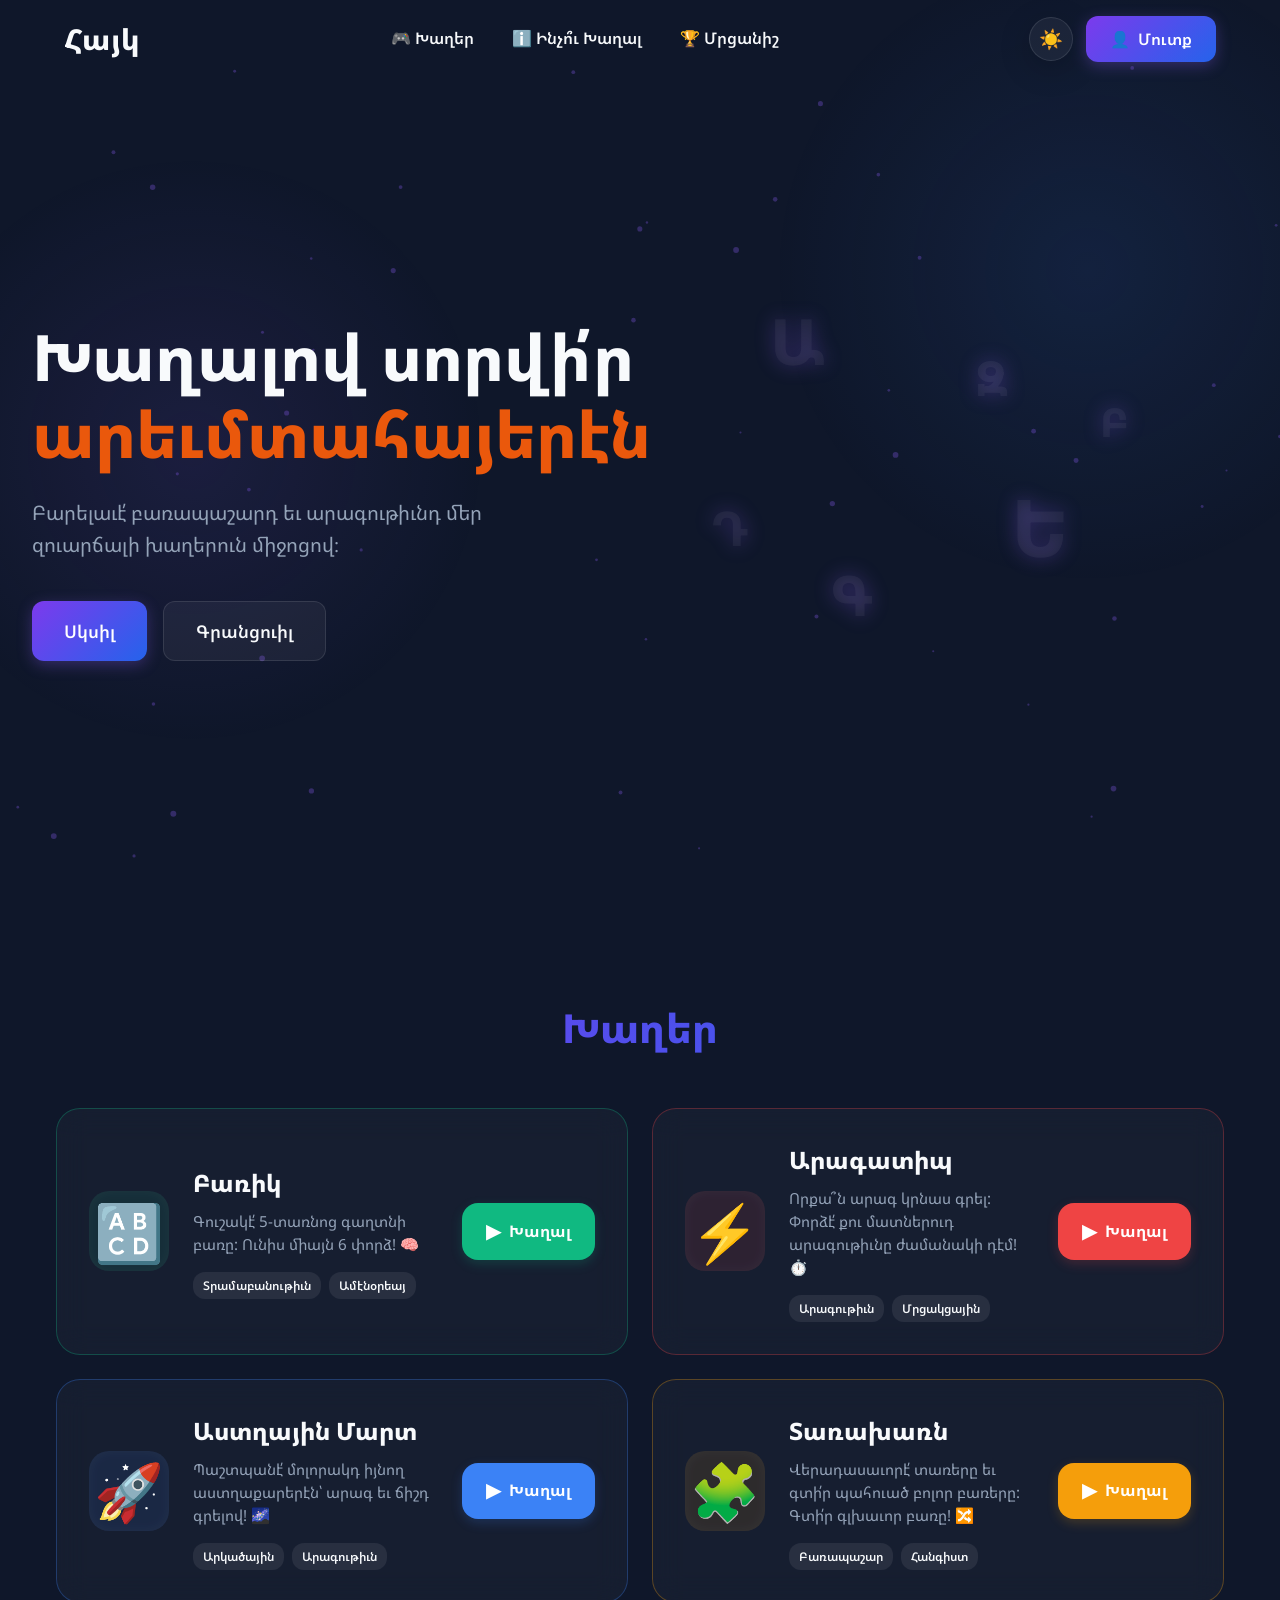
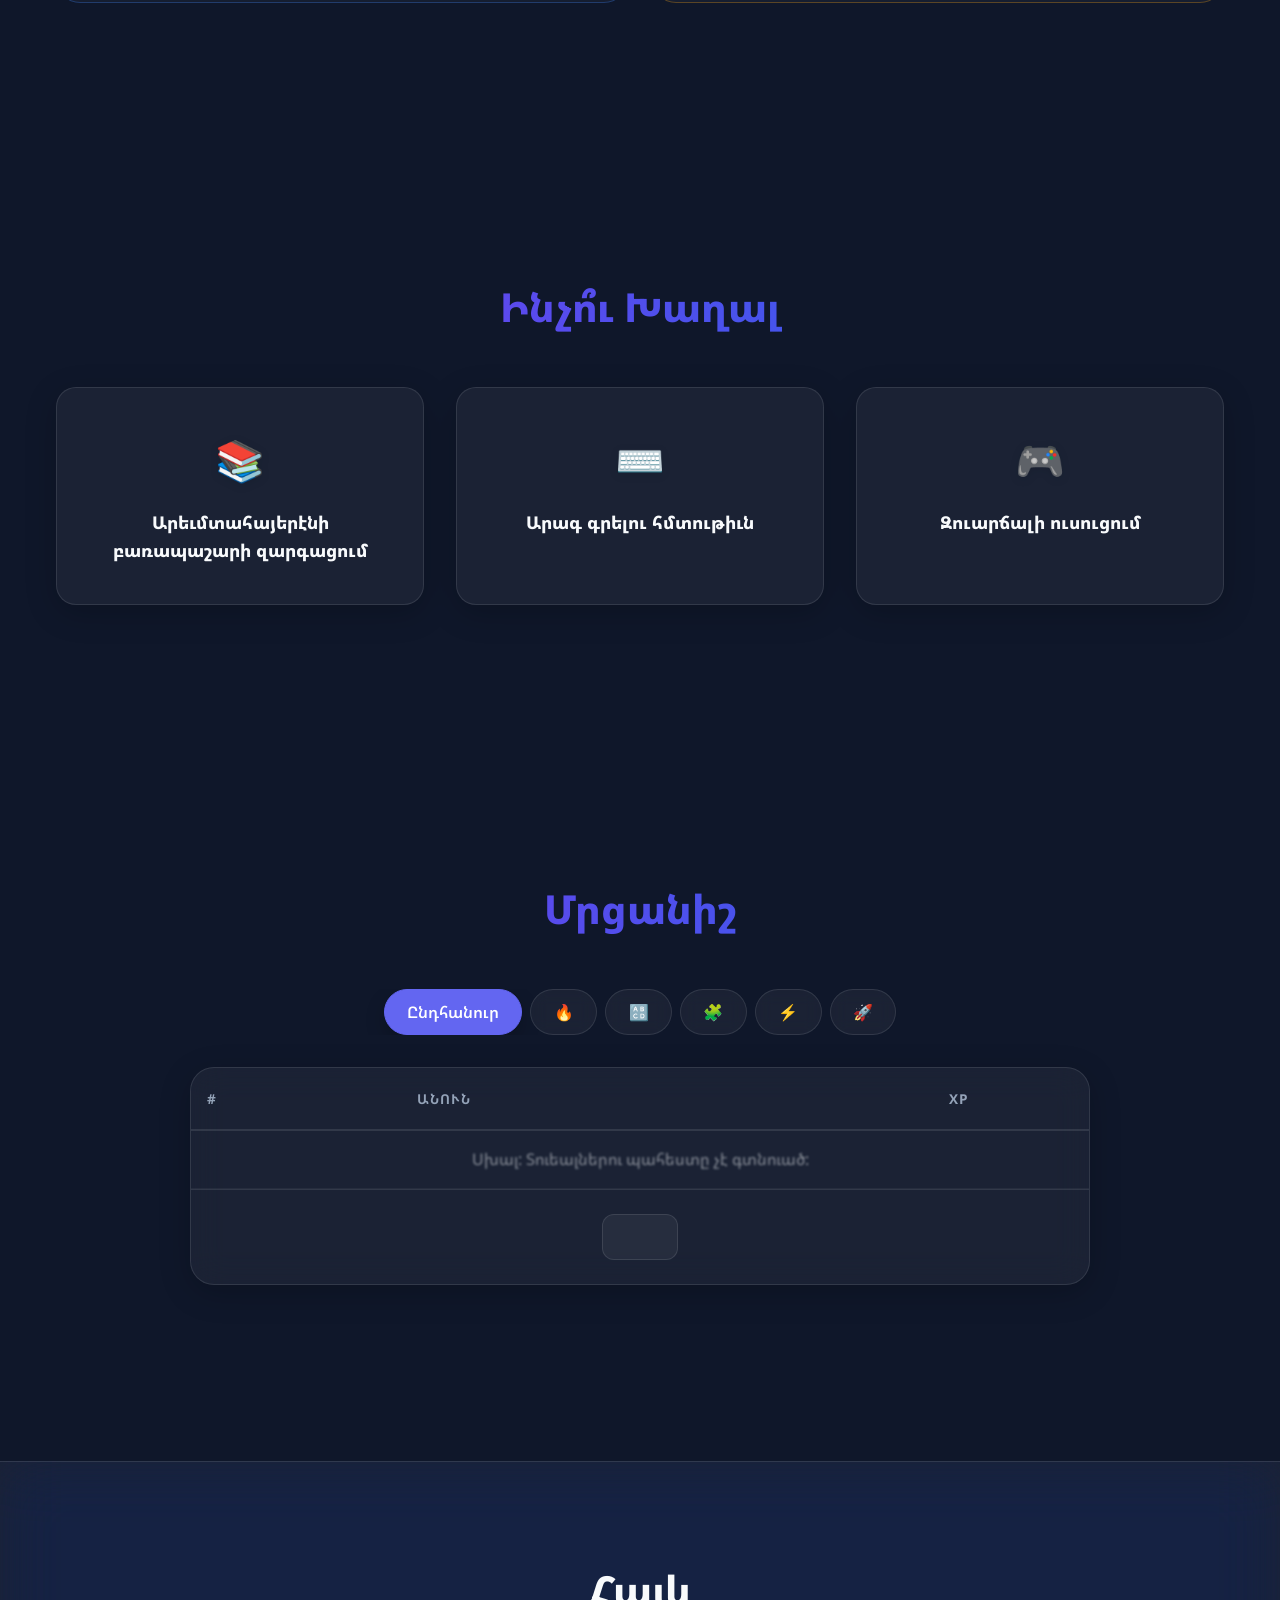
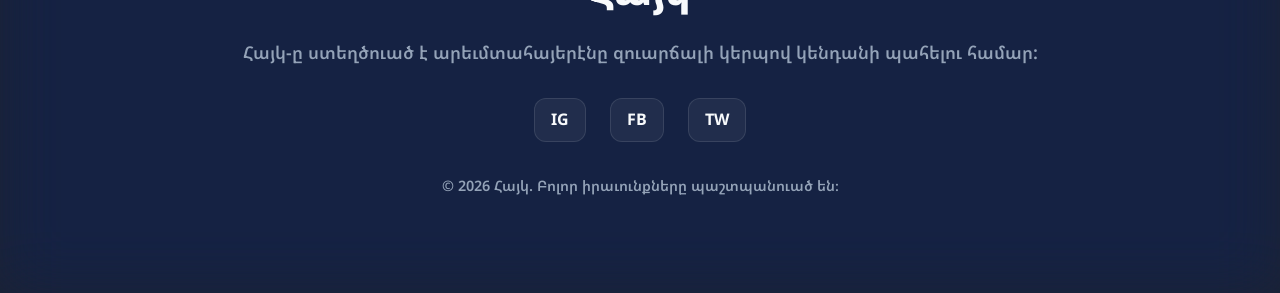
==== index.html @ 9ab887df "Add files via upload" ====
<!DOCTYPE html>
<html lang="hy">

<head>
    <meta charset="UTF-8">
    <meta name="viewport" content="width=device-width, initial-scale=1.0, maximum-scale=1.0, user-scalable=no">
    <title>Հայկ | Խաղալով սորվի՛ր արեւմտահայերէն</title>
    <!-- Fonts -->
    <link href="https://fonts.googleapis.com/css2?family=Noto+Sans+Armenian:wght@300;400;600;800&display=swap"
        rel="stylesheet">
    <link rel="stylesheet" href="css/style.css">
    <!-- Supabase -->
    <script src="https://cdn.jsdelivr.net/npm/@supabase/supabase-js@2"></script>
    <script>
        // Failsafe: hide loader after 3 seconds if JS fails
        setTimeout(() => {
            const loader = document.getElementById('loader');
            if (loader && !loader.classList.contains('hidden')) {
                loader.classList.add('hidden');
                console.log('Loader hidden by failsafe');
            }
        }, 3000);
    </script>
</head>

<body class="dark-mode">
    <!-- Loading Overlay -->
    <div id="loader" class="loader-overlay">
        <div class="loader-spinner"></div>
    </div>

    <!-- Particles container -->
    <div id="particles-js"></div>

    <!-- Navbar -->
    <nav class="navbar">
        <div class="nav-container">
            <a href="#" class="logo">Հայկ</a>
            <div class="nav-links">
                <a href="#games" title="Խաղեր"><span class="nav-icon">🎮</span> <span class="nav-text">Խաղեր</span></a>
                <a href="#about" id="nav-dashboard-link" title="Մեր մասին"><span class="nav-icon">ℹ️</span> <span
                        class="nav-text">Ինչո՞ւ Խաղալ</span></a>
                <a href="#leaderboard" title="Մրցանիշ"><span class="nav-icon">🏆</span> <span
                        class="nav-text">Մրցանիշ</span></a>
            </div>
            <div class="nav-actions">
                <button id="dark-mode-toggle" class="icon-btn" aria-label="Toggle Dark Mode">☀️</button>
                <button id="auth-btn" class="btn-primary auth-btn-icon"><span class="auth-icon">👤</span> <span
                        class="auth-text">Մուտք</span></button>
                <button class="mobile-menu-btn" aria-label="Menu">☰</button>
            </div>
        </div>
    </nav>

    <!-- Hero Section -->
    <header id="hero" class="hero">
        <div class="hero-content">
            <h1 class="hero-title">Խաղալով սորվի՛ր<br><span>արեւմտահայերէն</span></h1>
            <p class="hero-subtitle">Բարելաւէ՛ բառապաշարդ եւ արագութիւնդ մեր զուարճալի խաղերուն միջոցով։</p>
            <div class="hero-buttons">
                <a href="#games" class="btn-primary large">Սկսիլ</a>
                <button id="hero-signup-btn" class="btn-secondary large">Գրանցուիլ</button>
            </div>
        </div>
        <div class="hero-visual">
            <div class="floating-letters">
                <span>Ա</span><span>Բ</span><span>Գ</span><span>Դ</span><span>Ե</span><span>Զ</span>
            </div>
        </div>
    </header>

    <!-- Games Section -->
    <section id="games" class="section games-section">
        <h2 class="section-title">Խաղեր</h2>
        <div class="playful-games-grid">

            <!-- Game Card 1: Wordle -->
            <div class="app-card wordle-card">
                <div class="app-card-icon">🔠</div>
                <div class="app-card-info">
                    <h3>Բառիկ</h3>
                    <p>Գուշակէ՛ 5-տառնոց գաղտնի բառը: Ունիս միայն 6 փորձ! 🧠</p>
                    <div class="app-card-tags">
                        <span class="tag">Տրամաբանութիւն</span>
                        <span class="tag">Ամէնօրեայ</span>
                    </div>
                </div>
                <a href="wordle.html" class="play-action-btn">
                    <span class="play-arrow">▶</span> <span class="btn-text">Խաղալ</span>
                </a>
            </div>

            <!-- Game Card 2: Typing -->
            <div class="app-card typing-card">
                <div class="app-card-icon">⚡</div>
                <div class="app-card-info">
                    <h3>Արագատիպ</h3>
                    <p>Որքա՞ն արագ կրնաս գրել: Փորձէ՛ քու մատներուդ արագութիւնը ժամանակի դէմ! ⏱️</p>
                    <div class="app-card-tags">
                        <span class="tag">Արագութիւն</span>
                        <span class="tag">Մրցակցային</span>
                    </div>
                </div>
                <a href="typing-game.html" class="play-action-btn">
                    <span class="play-arrow">▶</span> <span class="btn-text">Խաղալ</span>
                </a>
            </div>

            <!-- Game Card 3: Space -->
            <div class="app-card space-card">
                <div class="app-card-icon">🚀</div>
                <div class="app-card-info">
                    <h3>Աստղային Մարտ</h3>
                    <p>Պաշտպանէ՛ մոլորակդ իյնող աստղաքարերէն՝ արագ եւ ճիշդ գրելով! 🌌</p>
                    <div class="app-card-tags">
                        <span class="tag">Արկածային</span>
                        <span class="tag">Արագութիւն</span>
                    </div>
                </div>
                <a href="ztype-game.html" class="play-action-btn">
                    <span class="play-arrow">▶</span> <span class="btn-text">Խաղալ</span>
                </a>
            </div>

            <!-- Game Card 4: Unscramble -->
            <div class="app-card bee-card">
                <div class="app-card-icon">🧩</div>
                <div class="app-card-info">
                    <h3>Տառախառն</h3>
                    <p>Վերադասաւորէ՛ տառերը եւ գտի՛ր պահուած բոլոր բառերը: Գտի՛ր գլխաւոր բառը! 🔀</p>
                    <div class="app-card-tags">
                        <span class="tag">Բառապաշար</span>
                        <span class="tag">Հանգիստ</span>
                    </div>
                </div>
                <a href="spelling-bee.html" class="play-action-btn">
                    <span class="play-arrow">▶</span> <span class="btn-text">Խաղալ</span>
                </a>
            </div>

        </div>
    </section>

    <!-- Personal Dashboard (Shown when logged in) -->
    <section id="personal-dashboard" class="section personal-dashboard-section" style="display: none;">
        <h2 class="section-title">Արդիւնքներդ</h2>
        <div class="dashboard-grid playful-grid">

            <!-- Rank & XP Card -->
            <div class="dash-card xp-card playful-card glow-card">
                <div class="card-badge">🎯 Նպատակակէտ</div>
                <div class="rank-display">
                    <div class="rank-icon-wrapper" id="dash-rank-icon">🟤</div>
                    <div class="rank-info">
                        <h3 id="dash-rank-name">Պրոնզ Գ</h3>
                        <div class="xp-value"><span id="dash-xp">0</span> <span class="xp-label">XP</span></div>
                    </div>
                </div>
                <div class="next-milestone playful-milestone" id="dash-milestone">
                    <div class="milestone-header">
                        <small id="dash-next-text">Յաջորդ: 1000 XP</small>
                    </div>
                    <div class="milestone-bar playful-bar">
                        <div class="milestone-fill candy-stripe" style="width: 0%;"></div>
                    </div>
                </div>
            </div>

            <!-- Streak Card -->
            <div class="dash-card streak-card playful-card bounce-hover">
                <div class="streak-header-playful">
                    <div class="fire-icon-large">🔥</div>
                    <div class="streak-details">
                        <h3>Օրական Շարք</h3>
                        <div class="streak-number-playful"><span id="dash-streak">0</span> Օր</div>
                    </div>
                </div>
                <div class="streak-calendar playful-calendar" id="dash-calendar">
                    <!-- Days will be generated by JS -->
                </div>
                <p class="dash-hint bubble-hint">Պահպանէ՛ շարքդ ամէն օր խաղալով:</p>
            </div>

        </div>
    </section>

    <!-- Why Play Section (Shown when logged out) -->
    <section id="about" class="section why-play-section">
        <h2 class="section-title">Ինչո՞ւ Խաղալ</h2>
        <div class="benefits-grid">
            <div class="benefit-card">
                <div class="b-icon">📚</div>
                <h4>Արեւմտահայերէնի բառապաշարի զարգացում</h4>
            </div>
            <div class="benefit-card">
                <div class="b-icon">⌨️</div>
                <h4>Արագ գրելու հմտութիւն</h4>
            </div>
            <div class="benefit-card">
                <div class="b-icon">🎮</div>
                <h4>Զուարճալի ուսուցում</h4>
            </div>
        </div>
    </section>

    <!-- Leaderboard -->
    <section id="leaderboard" class="section leaderboard-section">
        <h2 class="section-title">Մրցանիշ</h2>

        <div class="leaderboard-filters">
            <button class="filter-btn active" data-game="total">Ընդհանուր</button>
            <button class="filter-btn" data-game="streak" title="Շարք">🔥</button>
            <button class="filter-btn" data-game="wordle" title="Բառիկ">🔠</button>
            <button class="filter-btn" data-game="bee" title="Տառախառն">🧩</button>
            <button class="filter-btn" data-game="typing" title="Արագատիպ">⚡</button>
            <button class="filter-btn" data-game="ztype" title="Աստղային Մարտ">🚀</button>
        </div>

        <div class="leaderboard-container glass-panel">
            <table class="leaderboard-table">
                <thead>
                    <tr>
                        <th>#</th>
                        <th>Անուն</th>
                        <th id="leaderboard-value-header" style="text-align: center;">XP</th>
                    </tr>
                </thead>
                <tbody id="leaderboard-body">
                    <!-- Dynamic rows will be inserted here -->
                    <tr>
                        <td colspan="3" style="text-align: center;">
                            <div class="dots-loader"><span></span><span></span><span></span></div>
                        </td>
                    </tr>
                </tbody>
            </table>
            <div class="leaderboard-footer" style="gap: 1rem;">
                <button id="show-all-leaderboard" class="btn-secondary small">Տեսնել աւելին</button>
                <button id="collapse-leaderboard" class="btn-secondary small" style="display: none;"
                    title="Փակել">🔼</button>
            </div>
        </div>
    </section>

    <!-- Footer -->
    <footer>
        <div class="footer-content">
            <div class="footer-logo">Հայկ</div>
            <p>Հայկ-ը ստեղծուած է արեւմտահայերէնը զուարճալի կերպով կենդանի պահելու համար:</p>
            <div class="social-links">
                <a href="#">IG</a>
                <a href="#">FB</a>
                <a href="#">TW</a>
            </div>
            <div class="copyright">© 2026 Հայկ. Բոլոր իրաւունքները պաշտպանուած են։</div>
        </div>
    </footer>

    <!-- Auth Modal -->
    <div id="auth-modal" class="modal">
        <div class="modal-content glass-panel">
            <button class="close-modal" aria-label="Close Modal">&times;</button>
            <div class="auth-tabs">
                <button class="auth-tab active" data-tab="login">Մուտք</button>
                <button class="auth-tab" data-tab="signup">Գրանցուիլ</button>
            </div>

            <!-- Login Form -->
            <form id="login-form" class="auth-form active">
                <div class="form-group">
                    <label for="login-email">Ել-նամակ</label>
                    <input type="email" id="login-email" required>
                </div>
                <div class="form-group">
                    <label for="login-password">Գաղտնաբառ</label>
                    <input type="password" id="login-password" required>
                </div>
                <button type="submit" class="btn-primary w-100">Մուտք</button>
                
                <div class="auth-divider"><span>կամ</span></div>
                
                <button type="button" class="btn-google w-100" id="google-login-btn">
                    <img src="https://www.google.com/favicon.ico" alt="Google"> Շարունակել Google-ով
                </button>
                
                <div class="form-error" id="login-error"></div>
            </form>

            <!-- Signup Form -->
            <form id="signup-form" class="auth-form">
                <div class="form-group">
                    <label for="signup-name">Անուն</label>
                    <input type="text" id="signup-name" required pattern="^[ \u0530-\u058F]+$"
                        title="Խնդրեմ գրեցէ՛ք միայն հայերէն տառերով">
                </div>
                <div class="form-group">
                    <label for="signup-email">Ել-նամակ</label>
                    <input type="email" id="signup-email" required>
                </div>
                <div class="form-group">
                    <label for="signup-password">Գաղտնաբառ (նուազագոյնը 6 գիր)</label>
                    <input type="password" id="signup-password" required minlength="6">
                </div>
                <button type="submit" class="btn-primary w-100">Գրանցուիլ</button>
                
                <div class="auth-divider"><span>կամ</span></div>
                
                <button type="button" class="btn-google w-100" id="google-signup-btn">
                    <img src="https://www.google.com/favicon.ico" alt="Google"> Շարունակել Google-ով
                </button>
                
                <div class="form-error" id="signup-error"></div>
            </form>

            <!-- Verification Form (Hidden by default) -->
            <div id="verify-section" class="auth-form">
                <h3 style="margin-bottom: 1rem; text-align: center;">Հաստատել ել-նամակը</h3>
                <p style="font-size: 0.9rem; color: var(--text-muted); margin-bottom: 1.5rem; text-align: center;">
                    Մենք ձեր հաստատման թիւը ղրկեցինք ձեր ել-նամակին:
                </p>
                <div class="form-group">
                    <label for="verify-code">Հաստատման թիւ</label>
                    <input type="text" id="verify-code" placeholder="12345678" maxlength="8"
                        style="text-align: center; letter-spacing: 5px; font-size: 1.2rem;" required>
                </div>
                <button id="verify-btn" class="btn-primary w-100">Հաստատել</button>
                <div class="form-error" id="verify-error"></div>
                <button id="back-to-signup"
                    style="background: none; border: none; color: var(--primary); margin-top: 1rem; cursor: pointer; width: 100%; font-weight: 600;">Յետ
                    դէպի գրանցում</button>
            </div>
        </div>
    </div>

    <!-- Name Prompt Modal (For Google users/Missing Armenian name) - NON-SKIPPABLE -->
    <div id="name-prompt-modal" class="modal" data-noskip="true">
        <div class="modal-content glass-panel" style="max-width: 450px;">
            <h2 style="text-align: center; margin-bottom: 1rem;">Բարի եկաք</h2>
            <p style="text-align: center; margin-bottom: 2rem; color: var(--text-muted);">Խնդրեմ գրեցէ՛ք ձեր անունը <strong>հայերէն տառերով</strong> շարունակելու համար:</p>
            
            <form id="name-prompt-form">
                <div class="form-group">
                    <label for="prompt-full-name">Ձեր Անունը</label>
                    <input type="text" id="prompt-full-name" required placeholder="Անուն" pattern="^[ \u0530-\u058F]+$" title="Խնդրեմ գրեցէ՛ք միայն հայերէն տառերով">
                </div>
                <button type="submit" class="btn-primary w-100" style="padding: 1rem;">Հաստատել</button>
            </form>
        </div>
    </div>

    <!-- Toast Notification Container -->
    <div id="toast-container"></div>

    <script src="js/api.js"></script>
    <script src="js/app.js"></script>
</body>

</html>
---- css/style.css ----
/* css/style.css */
@import url('https://fonts.googleapis.com/css2?family=Noto+Sans+Armenian:wght@300;400;600;800&family=Outfit:wght@400;600;700;800&display=swap');

:root {
    /* Light Mode (Default variables if not dark mode) */
    --bg-darker: #f8fafc;
    --text-light: #0f172a;
    --text-muted: #475569;
    --primary: #7c3aed;
    --secondary: #2563eb;
    --accent: #ea580c;

    --glass-bg: rgba(255, 255, 255, 0.5);
    --glass-border: rgba(255, 255, 255, 0.7);
    --glass-shadow: 0 8px 32px 0 rgba(31, 38, 135, 0.1);

    --font-main: 'Noto Sans Armenian', 'Outfit', sans-serif;
}

body.dark-mode {
    /* Dark Mode variables */
    --bg-darker: #0f172a;
    --text-light: #f8fafc;
    --text-muted: #94a3b8;

    --glass-bg: rgba(255, 255, 255, 0.05);
    --glass-border: rgba(255, 255, 255, 0.1);
    --glass-shadow: 0 8px 32px 0 rgba(0, 0, 0, 0.2);
}

* {
    margin: 0;
    padding: 0;
    box-sizing: border-box;
    -webkit-tap-highlight-color: transparent;
}

html {
    scroll-behavior: smooth;
}

body {
    font-family: var(--font-main);
    background-color: var(--bg-darker);
    color: var(--text-light);
    line-height: 1.6;
    overflow-x: hidden;
    transition: background-color 0.3s ease, color 0.3s ease;
}

/* Background effects */
body::before {
    content: '';
    position: fixed;
    top: 0;
    left: 0;
    width: 100%;
    height: 100%;
    background: radial-gradient(circle at 15% 50%, rgba(139, 92, 246, 0.15), transparent 30%),
        radial-gradient(circle at 85% 30%, rgba(59, 130, 246, 0.15), transparent 30%);
    z-index: -2;
    pointer-events: none;
}

body.dark-mode::before {
    background: radial-gradient(circle at 15% 50%, rgba(139, 92, 246, 0.1), transparent 25%),
        radial-gradient(circle at 85% 30%, rgba(59, 130, 246, 0.1), transparent 25%);
}

/* Particles Canvas */
#particles-canvas {
    position: fixed;
    top: 0;
    left: 0;
    width: 100%;
    height: 100%;
    z-index: -1;
    pointer-events: none;
}

/* Loading Animation */
.loader-overlay {
    position: fixed;
    top: 0;
    left: 0;
    width: 100%;
    height: 100%;
    background: var(--bg-darker);
    display: flex;
    justify-content: center;
    align-items: center;
    z-index: 9999;
    transition: opacity 0.5s ease;
}

.loader-spinner {
    width: 50px;
    height: 50px;
    border: 5px solid rgba(139, 92, 246, 0.3);
    border-top-color: var(--primary);
    border-radius: 50%;
    animation: spin 1s linear infinite;
}

@keyframes spin {
    to {
        transform: rotate(360deg);
    }
}

.loader-overlay.hidden {
    opacity: 0;
    pointer-events: none;
}

/* Utilities */
.glass-panel {
    background: var(--glass-bg);
    backdrop-filter: blur(12px);
    -webkit-backdrop-filter: blur(12px);
    border: 1px solid var(--glass-border);
    border-radius: 20px;
    box-shadow: var(--glass-shadow);
}

.w-100 {
    width: 100%;
}

/* Typography */
h1,
h2,
h3,
h4 {
    font-weight: 800;
}

.section-title {
    text-align: center;
    font-size: 2.5rem;
    margin-bottom: 3rem;
    background: linear-gradient(to right, var(--primary), var(--secondary));
    -webkit-background-clip: text;
    -webkit-text-fill-color: transparent;
}

/* Buttons */
button,
.btn-primary,
.btn-secondary {
    font-family: var(--font-main);
    cursor: pointer;
    border: none;
    border-radius: 12px;
    padding: 0.75rem 1.5rem;
    font-size: 1rem;
    font-weight: 600;
    transition: all 0.3s ease;
    text-decoration: none;
    display: inline-block;
    text-align: center;
}

.btn-primary {
    background: linear-gradient(135deg, var(--primary), var(--secondary));
    color: white;
    box-shadow: 0 4px 15px rgba(139, 92, 246, 0.3);
}

.btn-primary:hover,
.btn-primary:focus {
    transform: translateY(-2px);
    box-shadow: 0 6px 20px rgba(139, 92, 246, 0.5);
    outline: none;
}

.btn-secondary {
    background: var(--glass-bg);
    color: var(--text-light);
    border: 1px solid var(--glass-border);
}

.btn-secondary:hover,
.btn-secondary:focus {
    background: rgba(139, 92, 246, 0.1);
    outline: none;
}

.btn-primary.large,
.btn-secondary.large {
    padding: 1rem 2rem;
    font-size: 1.1rem;
}

/* Navbar */
.navbar {
    position: fixed;
    top: 0;
    width: 100%;
    z-index: 1000;
    transition: padding 0.3s ease, border-color 0.3s ease, box-shadow 0.3s ease;
    padding: 1rem 0;
    background: transparent;
    border-bottom: 1px solid transparent;
}

.navbar::before {
    content: '';
    position: absolute;
    top: 0;
    left: 0;
    width: 100%;
    height: 100%;
    background: var(--glass-bg);
    backdrop-filter: blur(16px);
    -webkit-backdrop-filter: blur(16px);
    z-index: -1;
    opacity: 0;
    transition: opacity 0.3s ease;
    pointer-events: none;
}

.navbar.scrolled {
    border-bottom: 1px solid var(--glass-border);
    box-shadow: var(--glass-shadow);
}

.navbar.scrolled::before {
    opacity: 1;
}

.nav-container {
    max-width: 1200px;
    margin: 0 auto;
    padding: 0 1.5rem;
    display: flex;
    justify-content: space-between;
    align-items: center;
}

.logo {
    font-size: 1.8rem;
    font-weight: 800;
    color: var(--text-light);
    text-decoration: none;
    letter-spacing: 1px;
}

.nav-links {
    display: flex;
    align-items: center;
}

.nav-links a {
    color: var(--text-light);
    text-decoration: none;
    margin: 0 1.2rem;
    font-weight: 600;
    transition: color 0.3s;
}

@media (hover: hover) {
    .nav-links a:hover {
        color: var(--primary);
    }
}

.nav-links a.active {
    color: var(--primary);
}

.nav-links a:focus {
    outline: none;
}

.nav-actions {
    display: flex;
    align-items: center;
    gap: 0.8rem;
}

.welcome-text {
    font-weight: 600;
    color: var(--text-light);
    margin-right: 0.5rem;
    display: none;
}

.icon-btn {
    background: var(--glass-bg);
    border: 1px solid var(--glass-border);
    color: var(--text-light);
    width: 44px;
    height: 44px;
    padding: 0;
    display: flex;
    justify-content: center;
    align-items: center;
    font-size: 1.2rem;
    line-height: 1;
    border-radius: 50%;
    box-shadow: var(--glass-shadow);
    box-sizing: border-box;
}

.icon-btn:hover,
.icon-btn:focus {
    transform: scale(1.1);
    outline: none;
}

.auth-btn-icon {
    display: flex;
    align-items: center;
    gap: 0.5rem;
}

.nav-icon,
.auth-icon {
    font-style: normal;
}

.mobile-menu-btn {
    display: none;
    font-size: 1.5rem;
    cursor: pointer;
    background: transparent;
    color: var(--text-light);
    border: none;
    padding: 0 0.5rem;
}

/* --- Personal Dashboard Additions --- */
.playful-grid {
    display: grid;
    grid-template-columns: repeat(auto-fit, minmax(280px, 1fr));
    gap: 4rem;
    margin-bottom: 4rem;
}

.playful-card {
    background: rgba(255, 255, 255, 0.03);
    backdrop-filter: blur(15px);
    border: 1px solid rgba(255, 255, 255, 0.1);
    border-radius: 24px;
    position: relative;
    overflow: hidden;
    padding: 2rem;
    display: flex;
    flex-direction: column;
    justify-content: center;
    transition: transform 0.3s cubic-bezier(0.175, 0.885, 0.32, 1.275), box-shadow 0.3s ease;
}

.playful-card:hover {
    transform: translateY(-5px);
}

.glow-card:hover {
    box-shadow: 0 15px 30px rgba(139, 92, 246, 0.2);
    border-color: rgba(139, 92, 246, 0.3);
}

.bounce-hover:hover {
    box-shadow: 0 15px 30px rgba(239, 68, 68, 0.2);
    border-color: rgba(239, 68, 68, 0.3);
}

.card-badge {
    position: absolute;
    top: 15px;
    right: 15px;
    background: rgba(139, 92, 246, 0.2);
    color: #e2e8f0;
    padding: 4px 12px;
    border-radius: 20px;
    font-size: 0.75rem;
    font-weight: 700;
    letter-spacing: 0.5px;
}

.rank-display {
    display: flex;
    align-items: center;
    gap: 1.5rem;
    margin: 1.5rem 0;
    text-align: left;
}

.rank-icon-wrapper {
    font-size: 3.5rem;
    width: 80px;
    height: 80px;
    display: flex;
    align-items: center;
    justify-content: center;
    background: rgba(255, 255, 255, 0.05);
    border: 1px solid rgba(255, 255, 255, 0.1);
    border-radius: 20px;
    box-shadow: inset 0 0 20px rgba(255, 255, 255, 0.05);
    animation: float 3s ease-in-out infinite;
}

@keyframes float {

    0%,
    100% {
        transform: translateY(0);
    }

    50% {
        transform: translateY(-10px);
    }
}

.rank-info h3 {
    margin: 0;
    font-size: 1.5rem;
    color: var(--text-light);
    margin-bottom: 5px;
}

.xp-value {
    margin: 0;
    font-size: 2.2rem;
    line-height: 1;
    font-weight: 800;
    color: var(--primary);
    text-shadow: 0 0 20px rgba(139, 92, 246, 0.4);
}

.xp-label {
    font-size: 1rem;
    opacity: 0.7;
    font-weight: 600;
}

.playful-milestone {
    background: rgba(255, 255, 255, 0.03);
    border: 1px solid rgba(255, 255, 255, 0.05);
    padding: 1.2rem;
    border-radius: 16px;
    text-align: left;
    margin-top: auto;
}

.milestone-header {
    display: flex;
    justify-content: space-between;
    align-items: center;
    margin-bottom: 8px;
    font-weight: 600;
}

.progress-text {
    color: var(--text-light);
    font-size: 0.85rem;
}

.playful-bar {
    height: 12px;
    border-radius: 6px;
    background: rgba(255, 255, 255, 0.05);
    box-shadow: inset 0 2px 4px rgba(0, 0, 0, 0.2);
    overflow: hidden;
}

.candy-stripe {
    height: 100%;
    border-radius: 6px;
    background-image: linear-gradient(45deg,
            rgba(255, 255, 255, 0.15) 25%,
            transparent 25%,
            transparent 50%,
            rgba(255, 255, 255, 0.15) 50%,
            rgba(255, 255, 255, 0.15) 75%,
            transparent 75%,
            transparent);
    background-size: 20px 20px;
    animation: stripe-move 1s linear infinite;
    transition: width 1s ease-out, background-color 0.5s ease;
}

@keyframes stripe-move {
    0% {
        background-position: 0 0, 0 0;
    }

    100% {
        background-position: 20px 0, 0 0;
    }
}

.streak-header-playful {
    display: flex;
    align-items: center;
    gap: 1.5rem;
    margin-bottom: 2rem;
    text-align: left;
}

.fire-icon-large {
    font-size: 4rem;
    animation: fire-flicker 2s infinite alternate;
}

@keyframes fire-flicker {
    0% {
        transform: scale(1) rotate(-5deg);
        filter: drop-shadow(0 0 10px rgba(239, 68, 68, 0.5));
    }

    100% {
        transform: scale(1.1) rotate(5deg);
        filter: drop-shadow(0 0 20px rgba(239, 68, 68, 0.8));
    }
}

.streak-details h3 {
    margin: 0;
    color: var(--text-muted);
    font-size: 1rem;
    text-transform: uppercase;
    letter-spacing: 1px;
}

.streak-number-playful {
    font-size: 1.2rem;
    font-weight: 800;
    color: hsl(0, 80%, 60%);
    line-height: 1;
    text-shadow: 0 0 15px rgba(239, 68, 68, 0.3);
}

.streak-number-playful span {
    font-size: 3rem;
}

.streak-alert {
    animation: alert-pulse 2s infinite ease-in-out;
    border: 1px solid rgba(239, 68, 68, 0.5);
}

@keyframes alert-pulse {
    0% {
        box-shadow: 0 0 0 0 rgba(239, 68, 68, 0.4);
    }

    70% {
        box-shadow: 0 0 0 15px rgba(239, 68, 68, 0);
    }

    100% {
        box-shadow: 0 0 0 0 rgba(239, 68, 68, 0);
    }
}

.playful-calendar {
    display: flex;
    justify-content: space-between;
    gap: 8px;
    background: transparent;
    padding: 0;
    margin-bottom: 1.5rem;
}

.playful-calendar .cal-day {
    width: 35px;
    height: 35px;
    display: flex;
    align-items: center;
    justify-content: center;
    border-radius: 12px;
    font-weight: 800;
    font-size: 0.8rem;
    color: var(--text-muted);
    border: 2px solid rgba(255, 255, 255, 0.05);
    background: rgba(255, 255, 255, 0.05);
    transition: all 0.3s ease;
}

.playful-calendar .cal-day.active {
    background: linear-gradient(135deg, #f59e0b, #ea580c);
    color: white;
    border-color: transparent;
    transform: scale(1.1);
    box-shadow: 0 0 10px rgba(234, 88, 12, 0.4);
}

.playful-calendar .cal-day.stale {
    background: linear-gradient(135deg, #ef4444, #991b1b);
    color: white;
    border-color: transparent;
    transform: scale(1.05);
    box-shadow: 0 0 8px rgba(239, 68, 68, 0.3);
}

/* Removed Rank Up Achievement Animation to index.css */

/* --- Why Play Section --- */
/* Hero Section */
.hero {
    min-height: 100vh;
    display: flex;
    align-items: center;
    max-width: 1400px;
    margin: 0 auto;
    padding: 0 2rem;
    padding-top: 5rem;
}

.hero-content {
    flex: 1;
    z-index: 2;
}

.hero-title {
    font-size: 4rem;
    line-height: 1.2;
    margin-bottom: 1.5rem;
}

.hero-title span {
    color: var(--accent);
}

.hero-subtitle {
    font-size: 1.25rem;
    color: var(--text-muted);
    margin-bottom: 2.5rem;
    max-width: 500px;
}

.hero-buttons {
    display: flex;
    gap: 1rem;
}

.hero-visual {
    flex: 1;
    position: relative;
    height: 500px;
    display: flex;
    justify-content: center;
    align-items: center;
}

/* Floating Letters Animation */
.floating-letters {
    position: relative;
    width: 100%;
    height: 100%;
}

.floating-letters span {
    position: absolute;
    font-size: 3rem;
    font-weight: 800;
    color: rgba(139, 92, 246, 0.15);
    animation: float 6s infinite ease-in-out;
    user-select: none;
}

body.dark-mode .floating-letters span {
    color: rgba(255, 255, 255, 0.05);
    text-shadow: 0 0 20px rgba(139, 92, 246, 0.3);
}

.floating-letters span:nth-child(1) {
    top: 10%;
    left: 20%;
    animation-delay: 0s;
    font-size: 4rem;
    color: rgba(139, 92, 246, 0.2);
}

.floating-letters span:nth-child(2) {
    top: 30%;
    right: 20%;
    animation-delay: 1s;
    font-size: 2.5rem;
    color: rgba(59, 130, 246, 0.2);
}

.floating-letters span:nth-child(3) {
    bottom: 20%;
    left: 30%;
    animation-delay: 2s;
    font-size: 3.5rem;
    color: rgba(249, 115, 22, 0.2);
}

.floating-letters span:nth-child(4) {
    top: 50%;
    left: 10%;
    animation-delay: 3s;
    color: rgba(139, 92, 246, 0.2);
}

.floating-letters span:nth-child(5) {
    bottom: 30%;
    right: 30%;
    animation-delay: 4s;
    font-size: 5rem;
    color: rgba(59, 130, 246, 0.2);
}

.floating-letters span:nth-child(6) {
    top: 20%;
    right: 40%;
    animation-delay: 5s;
    color: rgba(249, 115, 22, 0.2);
}

@keyframes float {

    0%,
    100% {
        transform: translateY(0) rotate(0deg);
    }

    50% {
        transform: translateY(-20px) rotate(10deg);
    }
}

/* Sections */
.section {
    padding: 6rem 1rem;
    max-width: 1200px;
    margin: 0 auto 5rem auto;
}

/* --- New Playful App Cards --- */
.playful-games-grid {
    display: grid;
    gap: 1.5rem;
    grid-template-columns: 1fr;
}

@media (min-width: 900px) {
    .playful-games-grid {
        grid-template-columns: repeat(2, 1fr);
    }
}

.app-card {
    display: flex;
    flex-direction: column;
    background: rgba(255, 255, 255, 0.03);
    backdrop-filter: blur(15px);
    border: 1px solid rgba(255, 255, 255, 0.1);
    border-radius: 24px;
    padding: 1.5rem;
    transition: all 0.3s cubic-bezier(0.175, 0.885, 0.32, 1.275);
    position: relative;
    overflow: hidden;
    text-align: left;
}

@media (min-width: 600px) {
    .app-card {
        flex-direction: row;
        align-items: center;
        padding: 2rem;
    }
}

.app-card:hover {
    transform: translateY(-5px) scale(1.02);
    background: rgba(255, 255, 255, 0.05);
}

.app-card-icon {
    font-size: 3.5rem;
    width: 80px;
    height: 80px;
    display: flex;
    align-items: center;
    justify-content: center;
    background: rgba(255, 255, 255, 0.05);
    border-radius: 20px;
    margin-bottom: 1.5rem;
    flex-shrink: 0;
    box-shadow: inset 0 0 15px rgba(255, 255, 255, 0.05);
    transition: transform 0.3s ease;
}

@media (min-width: 600px) {
    .app-card-icon {
        margin-bottom: 0;
        margin-right: 1.5rem;
    }
}

.app-card:hover .app-card-icon {
    transform: scale(1.1) rotate(5deg);
}

.app-card-info {
    flex-grow: 1;
}

.app-card-info h3 {
    font-size: 1.5rem;
    font-weight: 800;
    margin-bottom: 0.5rem;
    color: var(--text-light);
}

.app-card-info p {
    font-size: 0.95rem;
    color: var(--text-muted);
    margin-bottom: 1rem;
    line-height: 1.5;
}

.app-card-tags {
    display: flex;
    gap: 0.5rem;
    flex-wrap: wrap;
    margin-bottom: 1.5rem;
}

@media (min-width: 600px) {
    .app-card-tags {
        margin-bottom: 0;
    }
}

.app-card-tags .tag {
    background: rgba(255, 255, 255, 0.08);
    color: var(--text-light);
    font-size: 0.75rem;
    padding: 4px 10px;
    border-radius: 12px;
    font-weight: 600;
}

.play-action-btn {
    background: var(--primary);
    color: white;
    border: none;
    border-radius: 16px;
    padding: 1rem 1.5rem;
    font-size: 1rem;
    font-weight: 700;
    cursor: pointer;
    display: flex;
    align-items: center;
    justify-content: center;
    gap: 0.5rem;
    transition: all 0.3s ease;
    width: 100%;
    text-decoration: none;
}

@media (min-width: 600px) {
    .play-action-btn {
        width: auto;
        margin-left: 1.5rem;
        flex-shrink: 0;
        padding: 0.8rem 1.5rem;
    }
}

.play-action-btn:hover {
    background: var(--secondary);
    transform: scale(1.05);
    box-shadow: 0 10px 20px rgba(59, 130, 246, 0.3);
}

.play-arrow {
    font-size: 1.2rem;
}

/* Theme specific accents */
/* Wordle (Green) */
.wordle-card {
    border-color: rgba(16, 185, 129, 0.3);
}

.wordle-card .app-card-icon {
    color: #10b981;
    background: rgba(16, 185, 129, 0.1);
}

.wordle-card .play-action-btn {
    background: #10b981;
    box-shadow: 0 4px 12px rgba(16, 185, 129, 0.2);
}

.wordle-card .play-action-btn:hover {
    background: #059669;
    box-shadow: 0 8px 20px rgba(16, 185, 129, 0.4);
}

.wordle-card:hover {
    border-color: #10b981;
    box-shadow: 0 15px 35px rgba(16, 185, 129, 0.15);
}

/* Typing (Red) */
.typing-card {
    border-color: rgba(239, 68, 68, 0.3);
}

.typing-card .app-card-icon {
    color: #ef4444;
    background: rgba(239, 68, 68, 0.1);
}

.typing-card .play-action-btn {
    background: #ef4444;
    box-shadow: 0 4px 12px rgba(239, 68, 68, 0.2);
}

.typing-card .play-action-btn:hover {
    background: #dc2626;
    box-shadow: 0 8px 20px rgba(239, 68, 68, 0.4);
}

.typing-card:hover {
    border-color: #ef4444;
    box-shadow: 0 15px 35px rgba(239, 68, 68, 0.15);
}

/* Space (Blue) */
.space-card {
    border-color: rgba(59, 130, 246, 0.3);
}

.space-card .app-card-icon {
    color: #3b82f6;
    background: rgba(59, 130, 246, 0.1);
}

.space-card .play-action-btn {
    background: #3b82f6;
    box-shadow: 0 4px 12px rgba(59, 130, 246, 0.2);
}

.space-card .play-action-btn:hover {
    background: #2563eb;
    box-shadow: 0 8px 20px rgba(59, 130, 246, 0.4);
}

.space-card:hover {
    border-color: #3b82f6;
    box-shadow: 0 15px 35px rgba(59, 130, 246, 0.15);
}

/* Bee (Yellow) */
.bee-card {
    border-color: rgba(245, 158, 11, 0.3);
}

.bee-card .app-card-icon {
    color: #f59e0b;
    background: rgba(245, 158, 11, 0.1);
}

.bee-card .play-action-btn {
    background: #f59e0b;
    box-shadow: 0 4px 12px rgba(245, 158, 11, 0.2);
}

.bee-card .play-action-btn:hover {
    background: #d97706;
    box-shadow: 0 8px 20px rgba(245, 158, 11, 0.4);
}

.bee-card:hover {
    border-color: #f59e0b;
    box-shadow: 0 15px 35px rgba(245, 158, 11, 0.15);
}

/* Benefits Grid */
.benefits-grid {
    display: grid;
    grid-template-columns: repeat(auto-fit, minmax(200px, 1fr));
    gap: 2rem;
}

.benefit-card {
    text-align: center;
    padding: 2.5rem 1.5rem;
    background: var(--glass-bg);
    border-radius: 20px;
    border: 1px solid var(--glass-border);
    transition: transform 0.3s, box-shadow 0.3s;
    box-shadow: var(--glass-shadow);
}

.benefit-card:hover {
    transform: translateY(-5px);
    box-shadow: 0 10px 30px rgba(59, 130, 246, 0.15);
}

.b-icon {
    font-size: 2.5rem;
    margin-bottom: 1rem;
    filter: drop-shadow(0 2px 4px rgba(0, 0, 0, 0.1));
}

.benefit-card h4 {
    font-size: 1.1rem;
    color: var(--text-light);
}

.leaderboard-filters {
    display: flex;
    justify-content: center;
    gap: 0.5rem;
    margin-bottom: 2rem;
    padding: 0 1rem;
    overflow-x: auto;
    scrollbar-width: none;
    /* Firefox */
    -ms-overflow-style: none;
    /* IE and Edge */
}

.leaderboard-filters::-webkit-scrollbar {
    display: none;
    /* Chrome, Safari, Opera */
}

.filter-btn {
    background: var(--glass-bg);
    border: 1px solid var(--glass-border);
    padding: 0.7rem 1.4rem;
    border-radius: 30px;
    color: var(--text-light);
    cursor: pointer;
    font-size: 1rem;
    font-weight: 600;
    transition: all 0.3s cubic-bezier(0.4, 0, 0.2, 1);
    backdrop-filter: blur(8px);
    white-space: nowrap;
    flex-shrink: 0;
}

/* Individual Game Colors */
.filter-btn[data-game="total"].active {
    background: #6366f1;
    border-color: #6366f1;
}

.filter-btn[data-game="wordle"].active {
    background: #10b981;
    border-color: #10b981;
}

.filter-btn[data-game="bee"].active {
    background: #f59e0b;
    border-color: #f59e0b;
}

.filter-btn[data-game="typing"].active {
    background: #ef4444;
    border-color: #ef4444;
}

.filter-btn[data-game="ztype"].active {
    background: #0ea5e9;
    border-color: #0ea5e9;
}

.filter-btn:hover {
    background: rgba(255, 255, 255, 0.1);
}

.filter-btn.active {
    color: white;
    box-shadow: 0 8px 20px rgba(0, 0, 0, 0.2);
}

@media (max-width: 600px) {
    .leaderboard-filters {
        justify-content: flex-start;
    }
}

.leaderboard-footer {
    display: flex;
    justify-content: center;
    padding: 1.5rem;
    border-top: 1px solid var(--glass-border);
}

/* Leaderboard */
.leaderboard-container {
    overflow: hidden;
    /* Container holds the rounded corners */
    margin: 0 auto;
    max-width: 900px;
}

.leaderboard-table {
    width: 100%;
    border-collapse: collapse;
    font-size: 1rem;
}

.leaderboard-table th {
    padding: 1.2rem 1rem;
    text-align: left;
    color: var(--text-muted);
    font-weight: 700;
    font-size: 0.85rem;
    text-transform: uppercase;
    letter-spacing: 1px;
    border-bottom: 2px solid var(--glass-border);
}

.leaderboard-table td {
    padding: 1rem;
    vertical-align: middle;
    border-bottom: 1px solid rgba(255, 255, 255, 0.05);
}

.leaderboard-table tbody tr {
    transition: all 0.3s ease;
}

.leaderboard-table tbody tr:hover {
    background: rgba(139, 92, 246, 0.1);
    transform: scale(1.01);
    z-index: 10;
    position: relative;
}

.loading-fade {
    opacity: 0.5;
    pointer-events: none;
    transition: opacity 0.3s ease;
    filter: blur(1px);
}

@keyframes pulse-bg {
    0% {
        background-color: rgba(255, 255, 255, 0.05);
    }

    50% {
        background-color: rgba(255, 255, 255, 0.1);
    }

    100% {
        background-color: rgba(255, 255, 255, 0.05);
    }
}

.loading-fade tr {
    animation: pulse-bg 1.5s infinite ease-in-out;
}

/* Dots Loader */
.dots-loader {
    display: flex;
    justify-content: center;
    align-items: center;
    gap: 4px;
    height: 20px;
}

.dots-loader span {
    width: 6px;
    height: 6px;
    background-color: currentColor;
    border-radius: 50%;
    display: inline-block;
    animation: dots-pulse 1.4s infinite ease-in-out both;
}

.dots-loader span:nth-child(1) {
    animation-delay: -0.32s;
}

.dots-loader span:nth-child(2) {
    animation-delay: -0.16s;
}

@keyframes dots-pulse {

    0%,
    80%,
    100% {
        transform: scale(0);
        opacity: 0.3;
    }

    40% {
        transform: scale(1);
        opacity: 1;
    }
}



.rank-cell {
    font-weight: 800;
    font-size: 1.2rem;
    width: 60px;
    text-align: center !important;
}

.player-name-cell {
    min-width: 150px;
    max-width: 140px;
    /* Base for mobile */
    overflow: hidden;
    text-overflow: ellipsis;
    white-space: nowrap;
}

.player-name-cell strong {
    color: var(--text-light);
    font-size: 1.1rem;
}

.score-cell {
    font-weight: 700;
    color: var(--primary);
    font-size: 1.1rem;
}

.score-cell small {
    font-size: 0.7rem;
    opacity: 0.7;
    margin-left: 2px;
}

.streak-cell {
    white-space: nowrap;
    font-weight: 600;
}

/* Rank Specific Styling */
.rank-gold {
    background: linear-gradient(90deg, rgba(251, 191, 36, 0.1) 0%, transparent 100%);
}

.rank-gold .rank-cell {
    font-size: 1.8rem;
}

.rank-gold .player-name-cell strong {
    color: #fbbf24;
    text-shadow: 0 0 10px rgba(251, 191, 36, 0.3);
}

.rank-silver {
    background: linear-gradient(90deg, rgba(148, 163, 184, 0.1) 0%, transparent 100%);
}

.rank-silver .rank-cell {
    font-size: 1.6rem;
}

.rank-bronze {
    background: linear-gradient(90deg, rgba(180, 83, 9, 0.1) 0%, transparent 100%);
}

.rank-bronze .rank-cell {
    font-size: 1.4rem;
}

.rank-current-user {
    background: rgba(139, 92, 246, 0.15);
    box-shadow: inset 4px 0 0 var(--primary);
    position: relative;
}

.rank-current-user::after {
    content: 'Դուն';
    position: absolute;
    left: 10px;
    top: 5px;
    font-size: 0.6rem;
    background: var(--primary);
    color: white;
    padding: 2px 6px;
    border-radius: 4px;
    text-transform: uppercase;
    font-weight: 800;
}


/* Mobile Adjustments */
@media (max-width: 600px) {

    .leaderboard-table th,
    .leaderboard-table td {
        padding: 0.8rem 0.5rem;
    }

    .leaderboard-table th {
        font-size: 0.7rem;
    }

    .rank-cell {
        width: 40px;
        font-size: 1rem;
    }

    .player-name-cell {
        max-width: 100px;
    }

    .player-name-cell strong {
        font-size: 0.95rem;
    }

    .score-cell {
        font-size: 1rem;
    }
}

@media (min-width: 768px) {
    .player-name-cell {
        max-width: 350px;
    }
}


footer {
    background: var(--glass-bg);
    padding: 6rem 2rem;
    text-align: center;
    border-top: 1px solid var(--glass-border);
    margin-top: 0;
    /* Remove margin to let it blend with the floor */
    backdrop-filter: blur(30px) saturate(180%);
    position: relative;
    z-index: 10;
}

.footer-content {
    max-width: 800px;
    margin: 0 auto;
}

.footer-logo {
    font-size: 2.5rem;
    font-weight: 800;
    margin-bottom: 1rem;
    color: var(--text-light);
}

.footer-content p {
    color: var(--text-muted);
    margin-bottom: 2rem;
    font-size: 1.1rem;
    font-weight: 600;
}

.social-links {
    margin-bottom: 2rem;
    display: flex;
    justify-content: center;
    gap: 1.5rem;
}

.social-links a {
    color: var(--text-light);
    text-decoration: none;
    font-weight: 700;
    transition: color 0.3s, transform 0.3s;
    background: var(--glass-bg);
    padding: 0.5rem 1rem;
    border-radius: 12px;
    border: 1px solid var(--glass-border);
}

.social-links a:hover {
    color: var(--primary);
    transform: translateY(-3px);
}

.copyright {
    color: var(--text-muted);
    font-size: 0.9rem;
    font-weight: 600;
}

/* Auth Modal */
.modal {
    display: none;
    position: fixed;
    top: 0;
    left: 0;
    width: 100%;
    height: 100%;
    background: rgba(0, 0, 0, 0.6);
    backdrop-filter: blur(5px);
    z-index: 2000;
    align-items: center;
    justify-content: center;
    opacity: 0;
    transition: opacity 0.3s ease;
}

.modal.show {
    display: flex;
    opacity: 1;
}

.modal-content {
    width: 100%;
    max-width: 400px;
    padding: 2.5rem;
    position: relative;
    transform: translateY(-20px);
    transition: transform 0.3s ease;
    background: var(--glass-bg);
    backdrop-filter: blur(16px);
    -webkit-backdrop-filter: blur(16px);
    border: 1px solid var(--glass-border);
    border-radius: 24px;
    box-shadow: var(--glass-shadow);
}

.glass-panel {
    background: var(--glass-bg);
    backdrop-filter: blur(16px);
    -webkit-backdrop-filter: blur(16px);
    border: 1px solid var(--glass-border);
    border-radius: 24px;
    box-shadow: var(--glass-shadow);
}

.modal.show .modal-content {
    transform: translateY(0);
}

.close-modal {
    position: absolute;
    top: 1rem;
    right: 1.5rem;
    font-size: 1.5rem;
    cursor: pointer;
    color: var(--text-muted);
    border: none;
    background: none;
}

.close-modal:hover {
    color: var(--text-light);
}

.auth-tabs {
    display: flex;
    margin-bottom: 2rem;
    border-bottom: 1px solid var(--glass-border);
}

.auth-tab {
    flex: 1;
    background: none;
    border: none;
    color: var(--text-muted);
    padding: 1rem;
    font-weight: 700;
    border-bottom: 2px solid transparent;
    border-radius: 0;
}

.auth-tab.active {
    color: var(--primary);
    border-bottom: 2px solid var(--primary);
}

.auth-form {
    display: none;
}

.auth-form.active {
    display: block;
    animation: fadeIn 0.3s ease;
}

@keyframes fadeIn {
    from {
        opacity: 0;
        transform: translateY(10px);
    }

    to {
        opacity: 1;
        transform: translateY(0);
    }
}

.form-group {
    margin-bottom: 1.5rem;
    text-align: left;
}

.form-group label {
    display: block;
    margin-bottom: 0.5rem;
    font-size: 0.9rem;
    color: var(--text-muted);
    font-weight: 600;
}

.form-group input {
    width: 100%;
    padding: 0.85rem 1rem;
    background: rgba(255, 255, 255, 0.05);
    border: 1px solid var(--glass-border);
    border-radius: 12px;
    color: var(--text-light);
    font-family: var(--font-main);
    transition: all 0.3s ease;
    font-weight: 600;
}

body:not(.dark-mode) .form-group input {
    background: rgba(255, 255, 255, 0.8);
    border-color: #cbd5e1;
}

.form-group input:focus {
    outline: none;
    border-color: var(--primary);
    box-shadow: 0 0 10px rgba(139, 92, 246, 0.2);
}

.form-error {
    color: #ef4444;
    font-size: 0.85rem;
    margin-top: 1rem;
    text-align: center;
    font-weight: 600;
}

.auth-divider {
    display: flex;
    align-items: center;
    text-align: center;
    margin: 1.5rem 0;
    color: var(--text-muted);
    font-size: 0.85rem;
}

.auth-divider::before,
.auth-divider::after {
    content: '';
    flex: 1;
    border-bottom: 1px solid var(--glass-border);
}

.auth-divider:not(:empty)::before {
    margin-right: .5em;
}

.auth-divider:not(:empty)::after {
    margin-left: .5em;
}

.btn-google {
    display: flex;
    align-items: center;
    justify-content: center;
    gap: 12px;
    background: rgba(255, 255, 255, 0.05);
    color: var(--text-light);
    border: 1px solid var(--glass-border);
    padding: 0.8rem;
    border-radius: 12px;
    font-weight: 700;
    cursor: pointer;
    transition: all 0.3s cubic-bezier(0.4, 0, 0.2, 1);
    width: 100%;
}

.btn-google img {
    width: 18px;
    height: 18px;
}

.btn-google:hover {
    background: rgba(255, 255, 255, 0.1);
    transform: translateY(-2px);
    border-color: rgba(255, 255, 255, 0.3);
    box-shadow: 0 4px 12px rgba(0, 0, 0, 0.2);
}

.btn-google:active {
    transform: translateY(0);
}

body:not(.dark-mode) .btn-google {
    background: #ffffff;
    color: #444;
    border: 1px solid #e0e0e0;
    box-shadow: 0 2px 5px rgba(0,0,0,0.05);
}

body:not(.dark-mode) .btn-google:hover {
    background: #fcfcfc;
    border-color: #d0d0d0;
    box-shadow: 0 4px 10px rgba(0,0,0,0.1);
}

/* Toasts */
#toast-container {
    position: fixed;
    bottom: 2rem;
    right: 2rem;
    z-index: 3000;
    display: flex;
    flex-direction: column;
    gap: 1rem;
}

.toast {
    background: var(--glass-bg);
    backdrop-filter: blur(12px);
    border-left: 4px solid var(--primary);
    padding: 1rem 1.5rem;
    border-radius: 12px;
    color: var(--text-light);
    box-shadow: var(--glass-shadow);
    transform: translateX(120%);
    transition: transform 0.3s cubic-bezier(0.68, -0.55, 0.265, 1.55);
    font-weight: 600;
}

.toast.show {
    transform: translateX(0);
}

.toast.error {
    border-left-color: #ef4444;
}

.toast.success {
    border-left-color: #10b981;
}

.toast.streak {
    border-left-color: #f97316;
    background: linear-gradient(135deg, var(--glass-bg), rgba(249, 115, 22, 0.25));
    animation: streak-shake 0.5s ease-in-out, streak-glow 1.5s infinite alternate;
    box-shadow: 0 0 15px rgba(249, 115, 22, 0.4);
}

@keyframes streak-glow {
    from {
        box-shadow: 0 0 10px rgba(249, 115, 22, 0.2);
    }

    to {
        box-shadow: 0 0 25px rgba(249, 115, 22, 0.6);
    }
}

@keyframes streak-shake {

    0%,
    100% {
        transform: translateX(0) scale(1);
    }

    25% {
        transform: translateX(-5px) scale(1.05);
    }

    50% {
        transform: translateX(5px) scale(1.05);
    }

    75% {
        transform: translateX(-5px) scale(1.05);
    }
}

.toast.streak::after {
    content: '🔥';
    position: absolute;
    top: -15px;
    right: -15px;
    font-size: 2rem;
    animation: flame-pulse 1s infinite alternate;
}

@keyframes flame-pulse {
    from {
        transform: scale(1) rotate(-10deg);
        filter: drop-shadow(0 0 5px #f97316) brightness(1);
    }

    to {
        transform: scale(1.4) rotate(10deg);
        filter: drop-shadow(0 0 20px #fbbf24) brightness(1.2);
    }
}

/* Responsive tweaks for mobile */
@media (max-width: 900px) {
    body {
        padding-bottom: 90px;
    }

    .nav-links {
        display: flex;
        position: fixed;
        top: auto;
        bottom: 20px;
        left: 50%;
        transform: translateX(-50%);
        width: 92%;
        max-width: 450px;
        background: rgba(15, 23, 42, 0.75);
        backdrop-filter: blur(30px) saturate(180%);
        -webkit-backdrop-filter: blur(30px) saturate(180%);
        flex-direction: row;
        justify-content: space-between;
        align-items: center;
        padding: 0.5rem 0.5rem;
        border: 1px solid rgba(255, 255, 255, 0.08);
        border-radius: 40px;
        box-shadow: 0 15px 35px rgba(0, 0, 0, 0.5);
        z-index: 1000;
        gap: 0;
    }

    body:not(.dark-mode) .nav-links {
        background: rgba(255, 255, 255, 0.85);
        border: 1px solid rgba(0, 0, 0, 0.05);
        box-shadow: 0 10px 30px rgba(0, 0, 0, 0.1);
    }

    .nav-links.active {
        display: flex;
        /* Always flex on mobile */
    }

    .nav-links a {
        display: flex;
        flex-direction: column;
        align-items: center;
        justify-content: center;
        gap: 0.2rem;
        margin: 0;
        padding: 0.6rem 0.8rem;
        border-radius: 90px;
        font-size: 0.75rem;
        font-weight: 700;
        color: var(--text-muted);
        transition: all 0.3s ease;
        flex: 1;
        text-align: center;
        -webkit-tap-highlight-color: transparent;
    }

    @media (pointer: fine) {
        .nav-links a:hover {
            background: rgba(139, 92, 246, 0.15);
            color: var(--primary);
        }
    }

    .nav-links a.active {
        background: rgba(139, 92, 246, 0.15);
        color: var(--primary);
    }

    .nav-links a:focus {
        outline: none;
    }

    @media (pointer: fine) {
        body:not(.dark-mode) .nav-links a:hover {
            background: rgba(139, 92, 246, 0.1);
        }
    }

    body:not(.dark-mode) .nav-links a.active {
        background: rgba(139, 92, 246, 0.1);
        color: var(--primary);
    }

    .nav-links a:active,
    .nav-links a:focus {
        background: transparent !important;
        outline: none !important;
    }

    .nav-icon {
        font-size: 1.5rem;
        display: block;
        margin-bottom: 2px;
    }

    .nav-text {
        display: block;
    }

    .mobile-menu-btn {
        display: none !important;
    }

    .auth-text {
        display: none;
    }

    .auth-btn-icon {
        padding: 0.75rem;
        border-radius: 50%;
        width: 44px;
        height: 44px;
        display: flex;
        justify-content: center;
        align-items: center;
    }

    .auth-btn-icon .auth-icon {
        font-size: 1.2rem;
    }

    .welcome-text {
        display: none !important;
    }
}

@media (max-width: 768px) {
    .hero {
        flex-direction: column;
        text-align: center;
        padding-top: 8rem;
        min-height: 80vh;
        position: relative;
    }

    .hero-title {
        font-size: 2.8rem;
    }

    .hero-buttons {
        justify-content: center;
    }

    .hero-visual {
        position: absolute;
        top: 0;
        left: 0;
        width: 100%;
        height: 100%;
        z-index: 1;
        opacity: 0.6;
        pointer-events: none;
        margin-top: 0;
    }

    .hero-content {
        position: relative;
        z-index: 2;
    }

    .section {
        padding: 4rem 1.5rem;
    }

    /* Adjust logo for smaller screens to save space */
    .logo {
        font-size: 1.5rem;
    }
}

@media (max-width: 480px) {
    .hero-title {
        font-size: 2.2rem;
    }
}
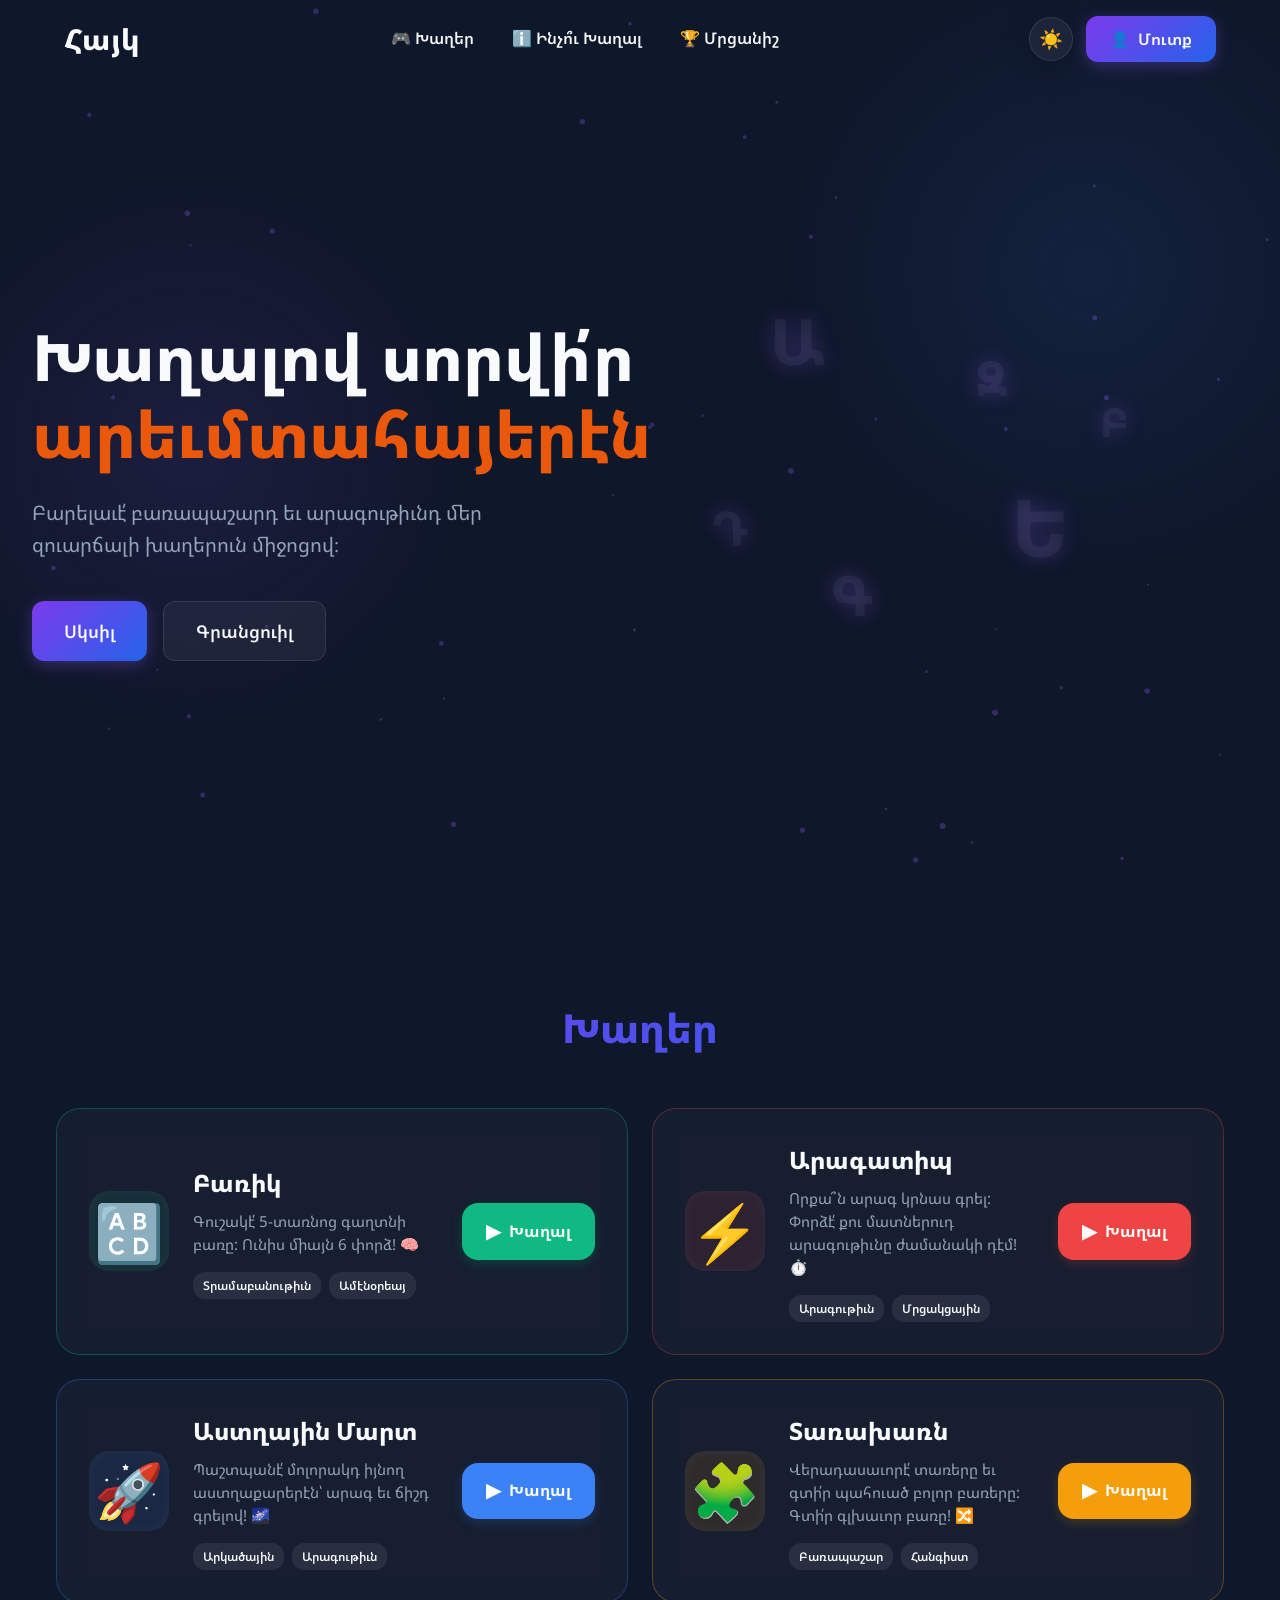
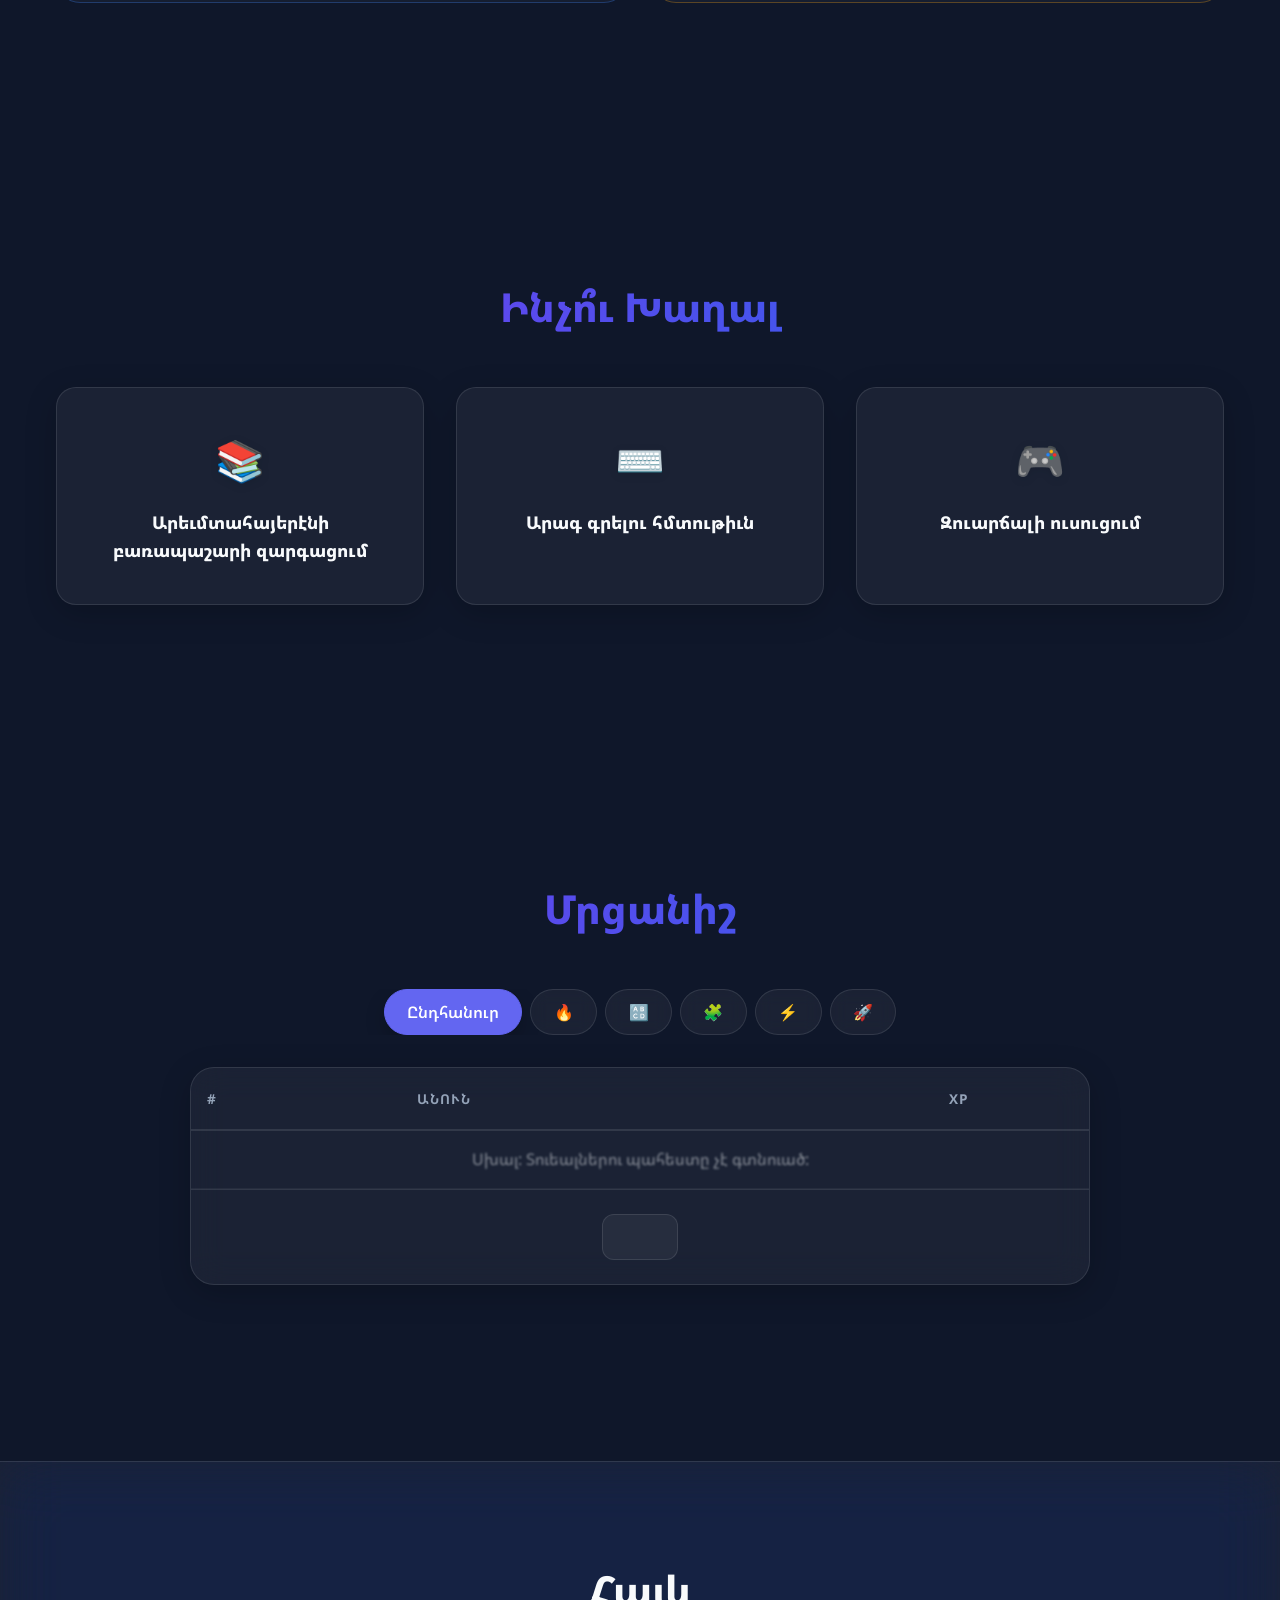
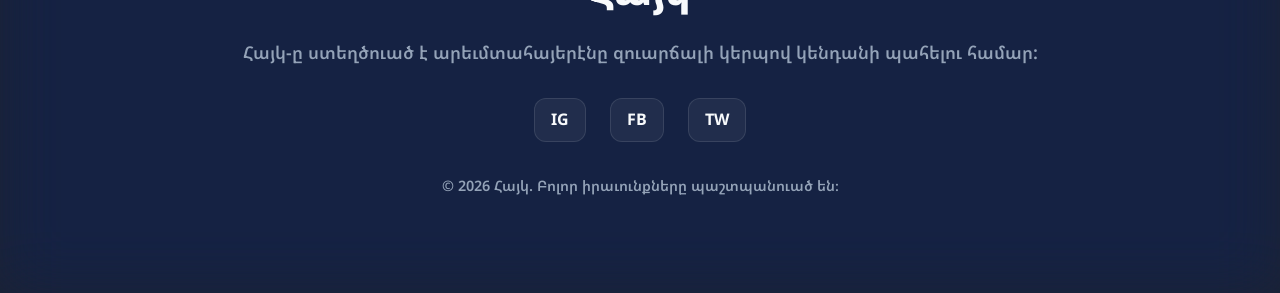
==== commit d83580c7: "Add files via upload" ====
--- a/index.html
+++ b/index.html
@@ -9,6 +9,12 @@
     <link href="https://fonts.googleapis.com/css2?family=Noto+Sans+Armenian:wght@300;400;600;800&display=swap"
         rel="stylesheet">
     <link rel="stylesheet" href="css/style.css">
+    <!-- PWA -->
+    <link rel="manifest" href="manifest.json">
+    <meta name="theme-color" content="#8b5cf6">
+    <meta name="apple-mobile-web-app-capable" content="yes">
+    <meta name="apple-mobile-web-app-status-bar-style" content="black-translucent">
+    <link rel="apple-touch-icon" href="pics/logo.png">
     <!-- Supabase -->
     <script src="https://cdn.jsdelivr.net/npm/@supabase/supabase-js@2"></script>
     <script>
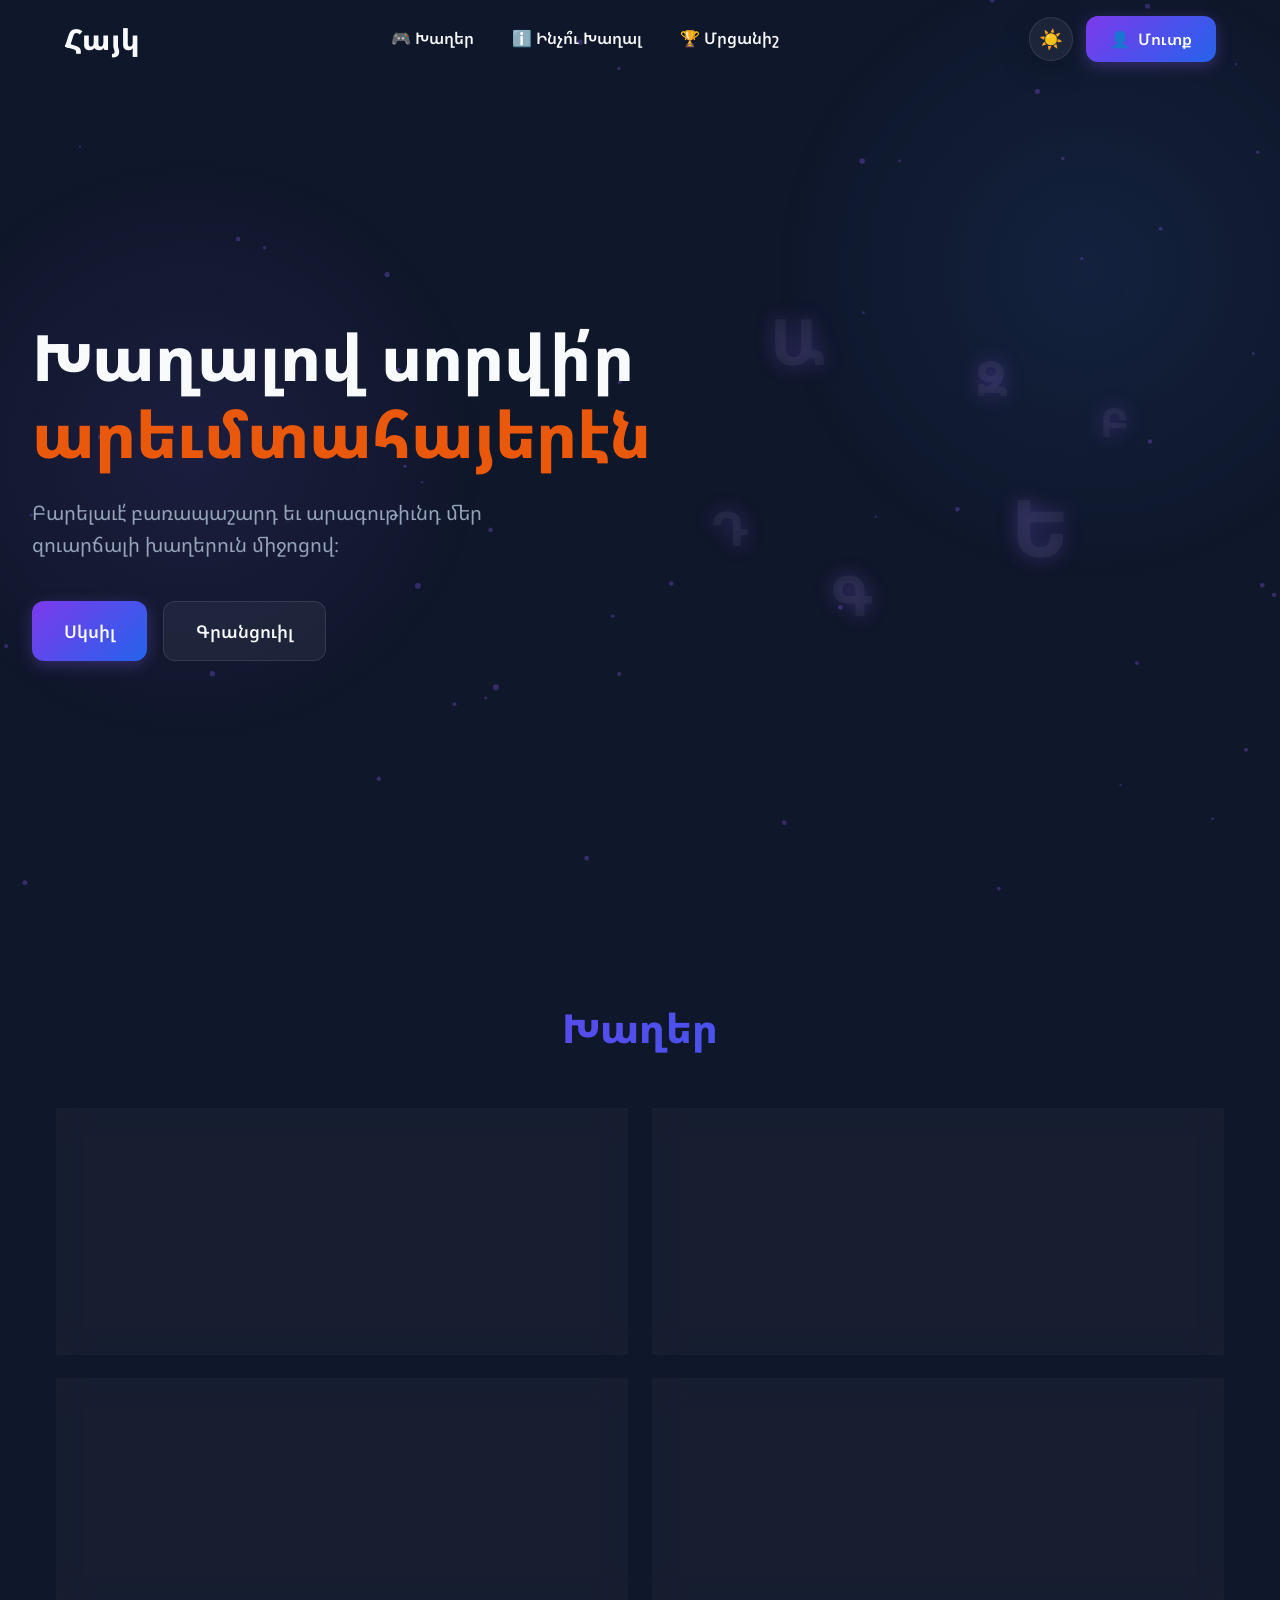
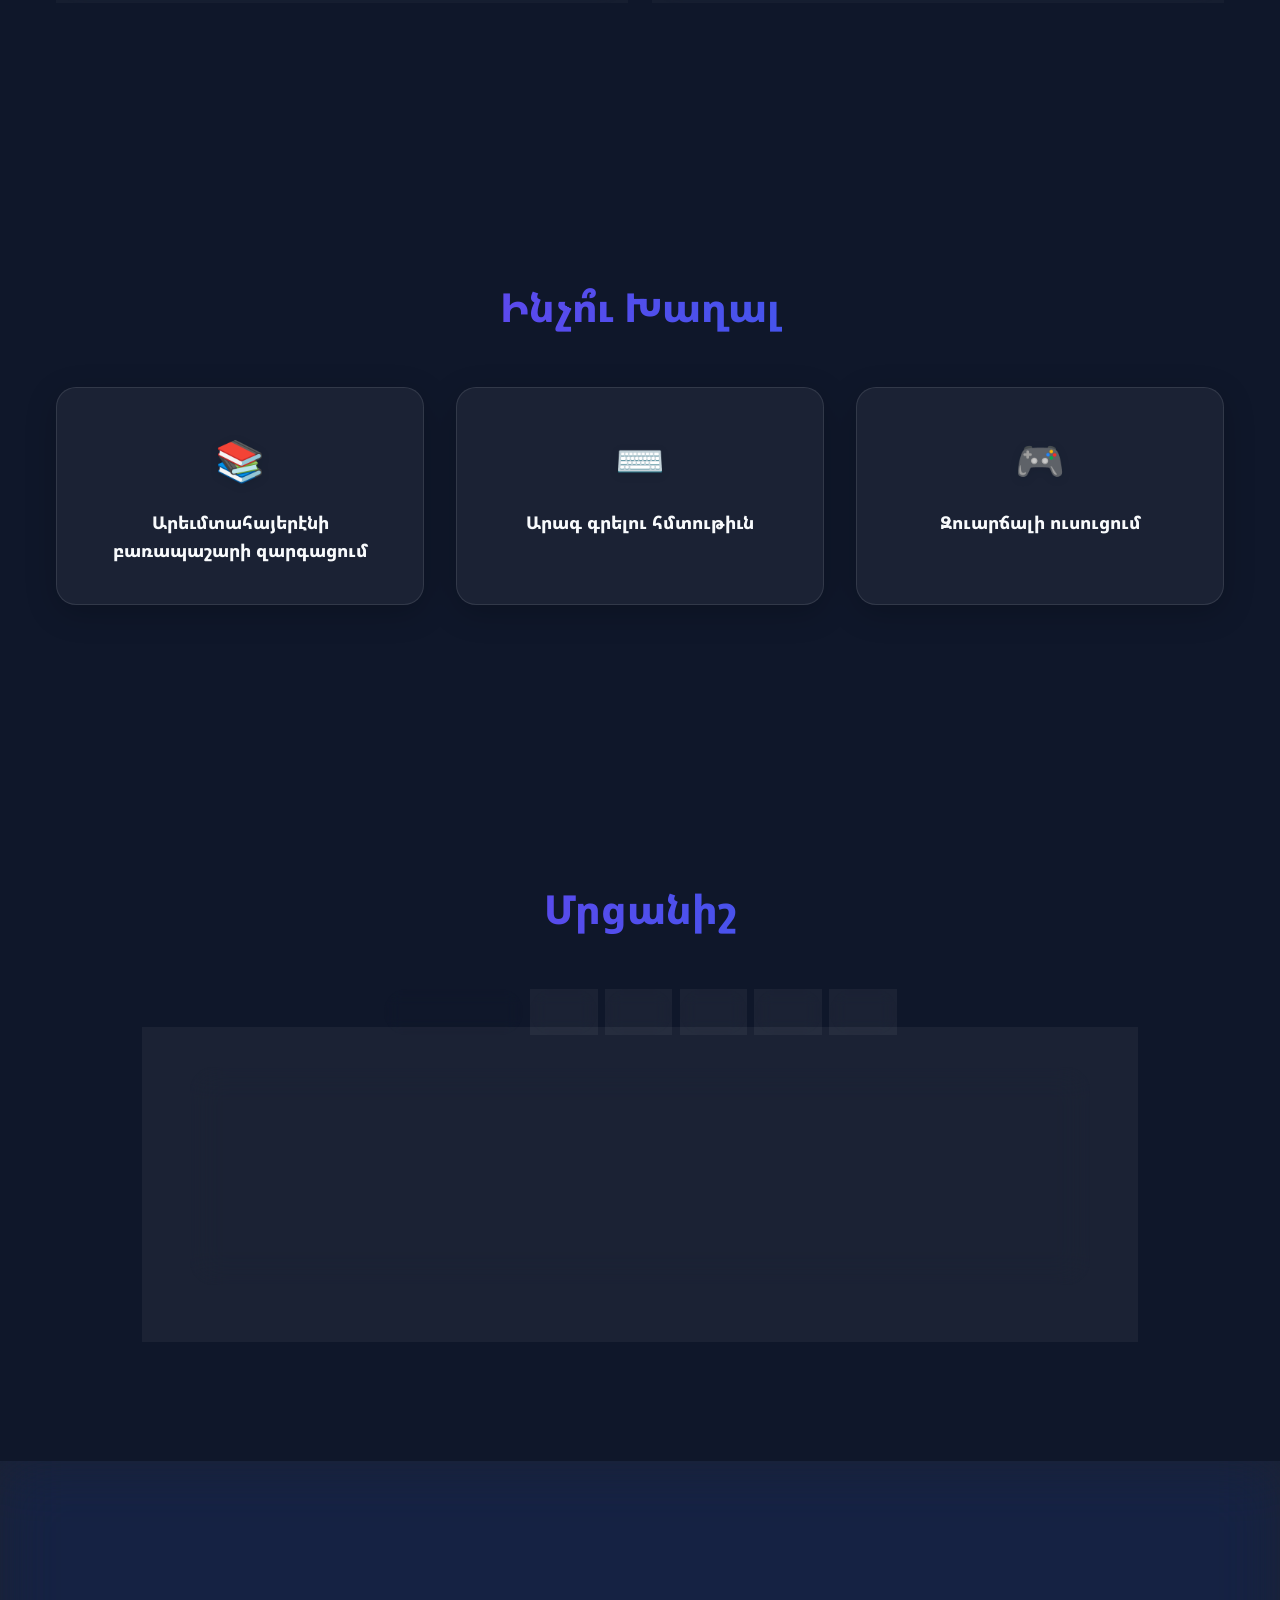
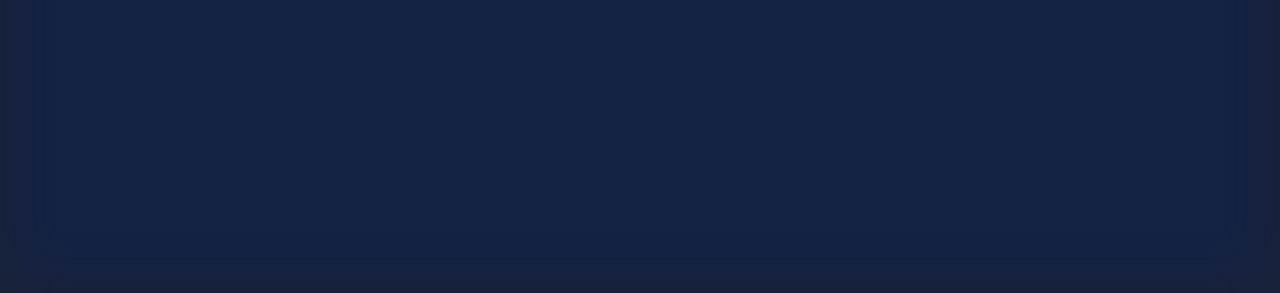
==== commit aad7b5d4: "Add files via upload" ====
--- a/index.html
+++ b/index.html
@@ -4,7 +4,7 @@
 <head>
     <meta charset="UTF-8">
     <meta name="viewport" content="width=device-width, initial-scale=1.0, maximum-scale=1.0, user-scalable=no">
-    <title>Հայկ | Խաղալով սորվի՛ր արեւմտահայերէն</title>
+    <title>Հայկ</title>
     <!-- Fonts -->
     <link href="https://fonts.googleapis.com/css2?family=Noto+Sans+Armenian:wght@300;400;600;800&display=swap"
         rel="stylesheet">
@@ -15,6 +15,7 @@
     <meta name="apple-mobile-web-app-capable" content="yes">
     <meta name="apple-mobile-web-app-status-bar-style" content="black-translucent">
     <link rel="apple-touch-icon" href="pics/logo.png">
+    <link rel="icon" type="image/png" href="pics/logo.png">
     <!-- Supabase -->
     <script src="https://cdn.jsdelivr.net/npm/@supabase/supabase-js@2"></script>
     <script>
@@ -85,7 +86,7 @@
                 <div class="app-card-icon">🔠</div>
                 <div class="app-card-info">
                     <h3>Բառիկ</h3>
-                    <p>Գուշակէ՛ 5-տառնոց գաղտնի բառը: Ունիս միայն 6 փորձ! 🧠</p>
+                    <p>Գուշակէ՛ 5-տառնոց գաղտնի բառը: Ունիս միայն 6 փորձ 🧠</p>
                     <div class="app-card-tags">
                         <span class="tag">Տրամաբանութիւն</span>
                         <span class="tag">Ամէնօրեայ</span>
@@ -101,7 +102,7 @@
                 <div class="app-card-icon">⚡</div>
                 <div class="app-card-info">
                     <h3>Արագատիպ</h3>
-                    <p>Որքա՞ն արագ կրնաս գրել: Փորձէ՛ քու մատներուդ արագութիւնը ժամանակի դէմ! ⏱️</p>
+                    <p>Որքա՞ն արագ կրնաս գրել: Փորձէ՛ քու մատներուդ արագութիւնը ժամանակի դէմ ⏱️</p>
                     <div class="app-card-tags">
                         <span class="tag">Արագութիւն</span>
                         <span class="tag">Մրցակցային</span>
@@ -117,7 +118,7 @@
                 <div class="app-card-icon">🚀</div>
                 <div class="app-card-info">
                     <h3>Աստղային Մարտ</h3>
-                    <p>Պաշտպանէ՛ մոլորակդ իյնող աստղաքարերէն՝ արագ եւ ճիշդ գրելով! 🌌</p>
+                    <p>Պաշտպանէ՛ մոլորակդ իյնող աստղաքարերէն՝ արագ եւ ճիշդ գրելով 🌌</p>
                     <div class="app-card-tags">
                         <span class="tag">Արկածային</span>
                         <span class="tag">Արագութիւն</span>
@@ -133,7 +134,7 @@
                 <div class="app-card-icon">🧩</div>
                 <div class="app-card-info">
                     <h3>Տառախառն</h3>
-                    <p>Վերադասաւորէ՛ տառերը եւ գտի՛ր պահուած բոլոր բառերը: Գտի՛ր գլխաւոր բառը! 🔀</p>
+                    <p>Վերադասաւորէ՛ տառերը եւ գտի՛ր պահուած բոլոր բառերը: Գտի՛ր գլխաւոր բառը 🔀</p>
                     <div class="app-card-tags">
                         <span class="tag">Բառապաշար</span>
                         <span class="tag">Հանգիստ</span>
@@ -158,13 +159,13 @@
                 <div class="rank-display">
                     <div class="rank-icon-wrapper" id="dash-rank-icon">🟤</div>
                     <div class="rank-info">
-                        <h3 id="dash-rank-name">Պրոնզ Գ</h3>
+                        <h3 id="dash-rank-name">Պղինձ Գ</h3>
                         <div class="xp-value"><span id="dash-xp">0</span> <span class="xp-label">XP</span></div>
                     </div>
                 </div>
                 <div class="next-milestone playful-milestone" id="dash-milestone">
                     <div class="milestone-header">
-                        <small id="dash-next-text">Յաջորդ: 1000 XP</small>
+                        <small id="dash-next-text">Յաջորդը՝ 1000 XP</small>
                     </div>
                     <div class="milestone-bar playful-bar">
                         <div class="milestone-fill candy-stripe" style="width: 0%;"></div>
@@ -254,9 +255,8 @@
             <div class="footer-logo">Հայկ</div>
             <p>Հայկ-ը ստեղծուած է արեւմտահայերէնը զուարճալի կերպով կենդանի պահելու համար:</p>
             <div class="social-links">
-                <a href="#">IG</a>
-                <a href="#">FB</a>
-                <a href="#">TW</a>
+                <a href="https://www.instagram.com/arf_sbm/">IG</a>
+                <a href="https://www.facebook.com/profile.php?id=100078389700639">FB</a>
             </div>
             <div class="copyright">© 2026 Հայկ. Բոլոր իրաւունքները պաշտպանուած են։</div>
         </div>
--- a/css/style.css
+++ b/css/style.css
@@ -1385,6 +1385,11 @@
     font-weight: 600;
 }
 
+html.modal-open,
+body.modal-open {
+    overflow: hidden !important;
+}
+
 /* Auth Modal */
 .modal {
     display: none;
@@ -1597,13 +1602,13 @@
     background: #ffffff;
     color: #444;
     border: 1px solid #e0e0e0;
-    box-shadow: 0 2px 5px rgba(0,0,0,0.05);
+    box-shadow: 0 2px 5px rgba(0, 0, 0, 0.05);
 }
 
 body:not(.dark-mode) .btn-google:hover {
     background: #fcfcfc;
     border-color: #d0d0d0;
-    box-shadow: 0 4px 10px rgba(0,0,0,0.1);
+    box-shadow: 0 4px 10px rgba(0, 0, 0, 0.1);
 }
 
 /* Toasts */
